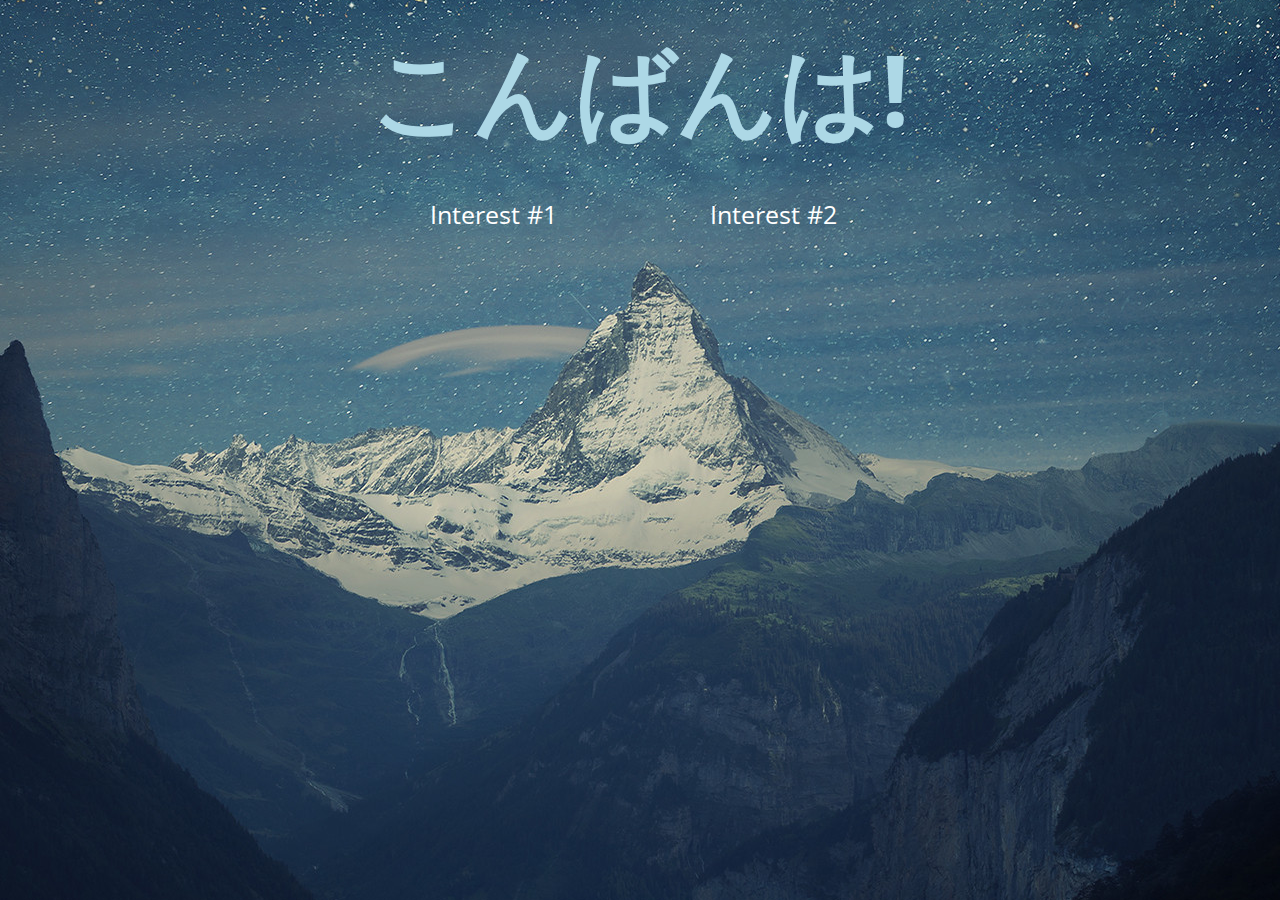
==== index.html @ ac945a41 "Initial Commit" ====
<html>

<head>
    <title>Test Page</title>
    <meta charset="utf-8">
    <link rel="stylesheet" href="style.css">
    <link href='http://fonts.googleapis.com/css?family=Open+Sans' rel='stylesheet' type='text/css'>
</head>

<body>

    <h1 id="greeting">Hello!</h1>

    <!--Interest Listing-->
    <div>

        <!--List on the Left-->
        <ul>
            <li><a href="page1/page1.html">Interest #1</a>
            </li>
        </ul>

        <!--List on the right-->
        <ul>
            <li><a href="page2/page2.html">Interest #2</a>
            </li>
        </ul>

    </div>

</body>

<!--Simple Javascript, Checks the time and changes message according to time-->
<script type="text/javascript">
    var currentTime = new Date().getHours();
    // afternoon: after 12pm and before 7pm
    // if currentTime is <= 12 and currentTime is < 19 display greeting/title "こんにちは!"
    // "こんにちは!" = Hi there!
    if (12 <= currentTime && currentTime < 19) {
        if (document.body) {
            document.getElementsByTagName("title")[0].innerHTML = "こんにちは!";
            document.getElementById("greeting").innerHTML = "こんにちは!";
        }
    }
    // night: after 7pm and before 4am
    // if currentTime is >= 19 and currentTime is < 4 then display greeting/title "こんばんは!"
    // "こんばんは!" = Good Evening!
    else if (currentTime >= 19 || currentTime < 4) {
        if (document.body) {
            document.getElementsByTagName("title")[0].innerHTML = "こんばんは!";
            document.getElementById("greeting").innerHTML = "こんばんは!";
        }
    }
</script>

</html>
---- style.css ----
body {
	font-family: "Open Sans", "Helvetica", sans-serif;
    background-image: url('bg.jpg');
    background-color: #cccccc;
    background-position: center;
    background-repeat: no-repeat;
    width: auto;
    height: auto;
}

h1 {
	width: 90%;
	font-size: 100px;
	text-align: center;
	margin: 20px auto 5px auto;
	color: lightblue;
}

div {
	width: 600px;
	text-align: center;
	margin: 0px auto;	
}

ul {
	width: 40%;
	text-align: center;
	margin: 20px auto;
	float: left;
}

li {
	width: 90%;
	list-style: none;
	margin: 5px 0px;
	padding: 5px;
	text-align: center;
	font-size: 25px;
}

a {
	text-decoration: none;
	color: white
}

a:hover {
	text-decoration: underline;
}
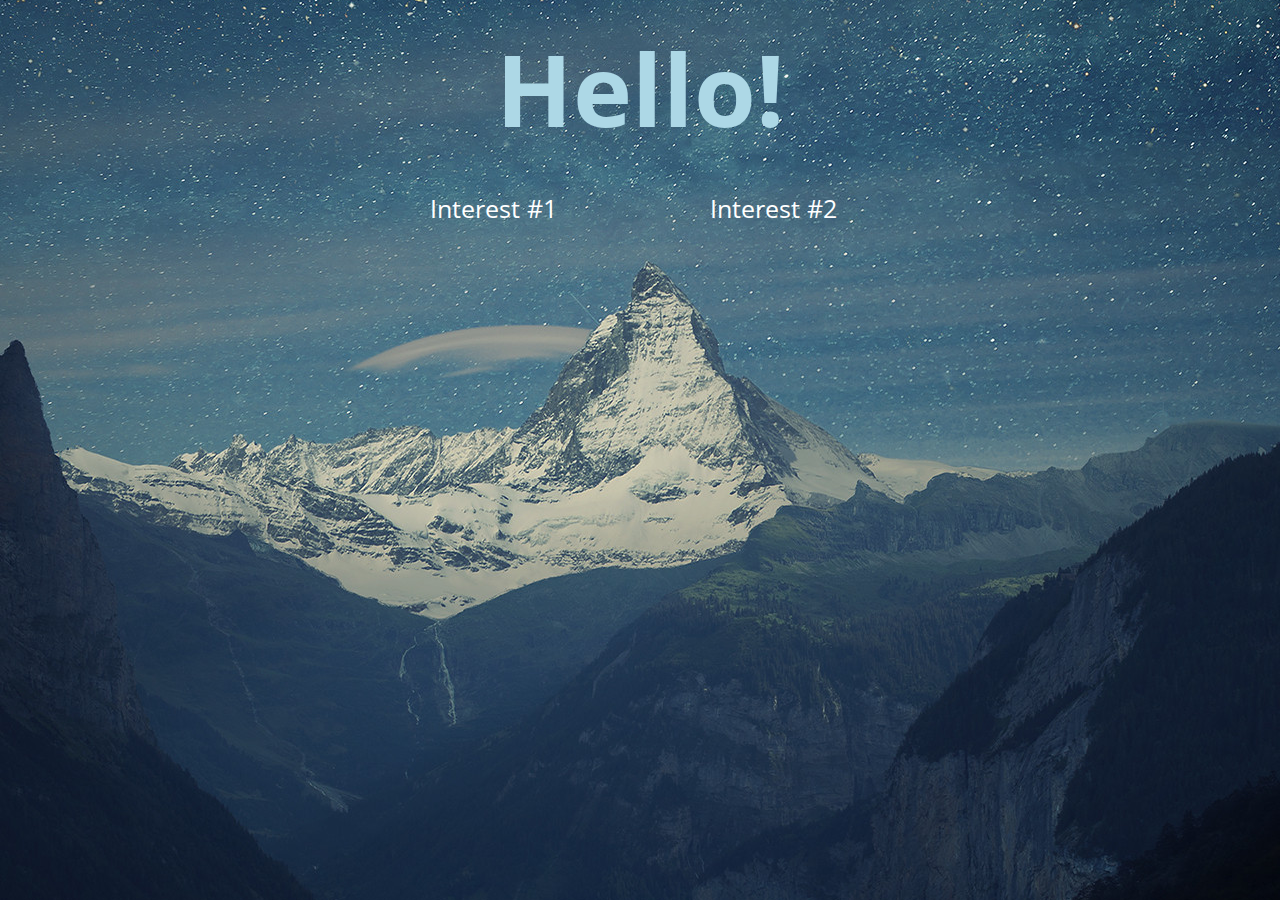
==== commit 53db0593: "Delete Javascript" ====
--- a/index.html
+++ b/index.html
@@ -1,4 +1,4 @@
-<html>
+﻿<html>
 
 <head>
     <title>Test Page</title>
@@ -29,28 +29,4 @@
     </div>
 
 </body>
-
-<!--Simple Javascript, Checks the time and changes message according to time-->
-<script type="text/javascript">
-    var currentTime = new Date().getHours();
-    // afternoon: after 12pm and before 7pm
-    // if currentTime is <= 12 and currentTime is < 19 display greeting/title "こんにちは!"
-    // "こんにちは!" = Hi there!
-    if (12 <= currentTime && currentTime < 19) {
-        if (document.body) {
-            document.getElementsByTagName("title")[0].innerHTML = "こんにちは!";
-            document.getElementById("greeting").innerHTML = "こんにちは!";
-        }
-    }
-    // night: after 7pm and before 4am
-    // if currentTime is >= 19 and currentTime is < 4 then display greeting/title "こんばんは!"
-    // "こんばんは!" = Good Evening!
-    else if (currentTime >= 19 || currentTime < 4) {
-        if (document.body) {
-            document.getElementsByTagName("title")[0].innerHTML = "こんばんは!";
-            document.getElementById("greeting").innerHTML = "こんばんは!";
-        }
-    }
-</script>
-
 </html>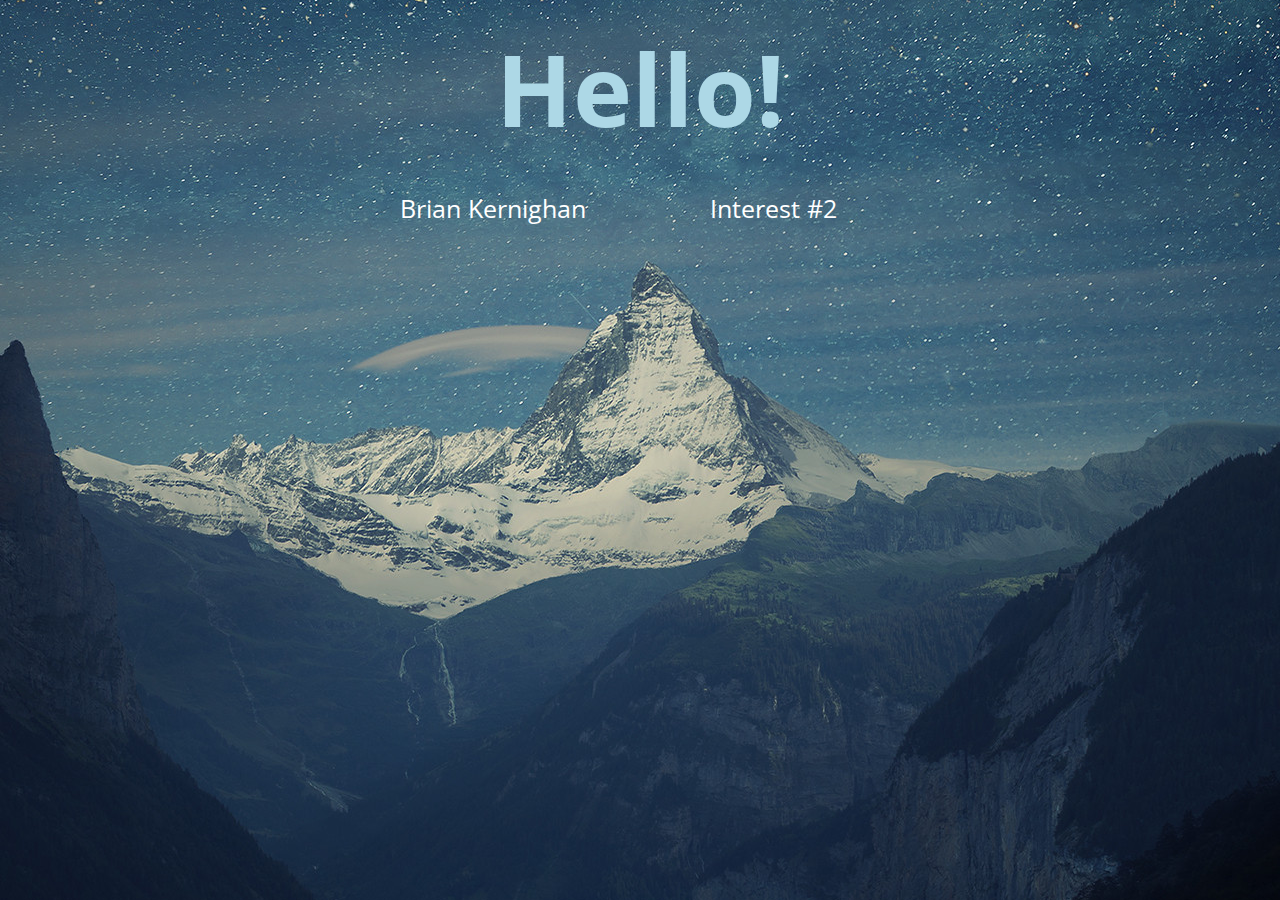
==== commit 5a582ec4: "Change title Fix list name" ====
--- a/index.html
+++ b/index.html
@@ -1,7 +1,7 @@
 ﻿<html>
 
 <head>
-    <title>Test Page</title>
+    <title>Personalities</title>
     <meta charset="utf-8">
     <link rel="stylesheet" href="style.css">
     <link href='http://fonts.googleapis.com/css?family=Open+Sans' rel='stylesheet' type='text/css'>
@@ -11,12 +11,12 @@
 
     <h1 id="greeting">Hello!</h1>
 
-    <!--Interest Listing-->
+    <!--Personality Listing-->
     <div>
 
         <!--List on the Left-->
         <ul>
-            <li><a href="page1/page1.html">Interest #1</a>
+            <li><a href="page1/page1.html">Brian Kernighan</a>
             </li>
         </ul>
 
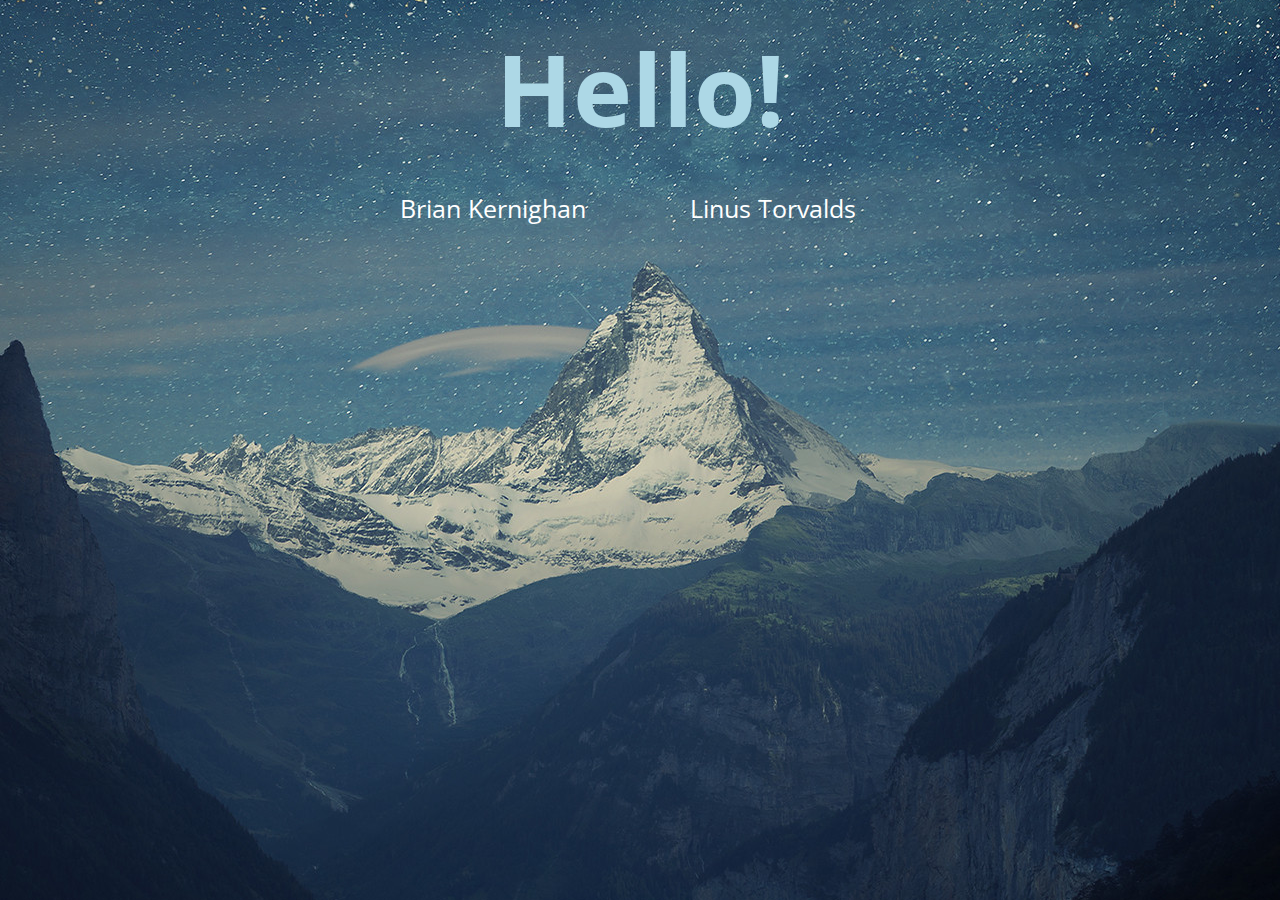
==== commit 31354928: "Add "What is Linux" video Re-align Video with center" ====
--- a/index.html
+++ b/index.html
@@ -22,7 +22,7 @@
 
         <!--List on the right-->
         <ul>
-            <li><a href="page2/page2.html">Interest #2</a>
+            <li><a href="page2/page2.html">Linus Torvalds</a>
             </li>
         </ul>
 
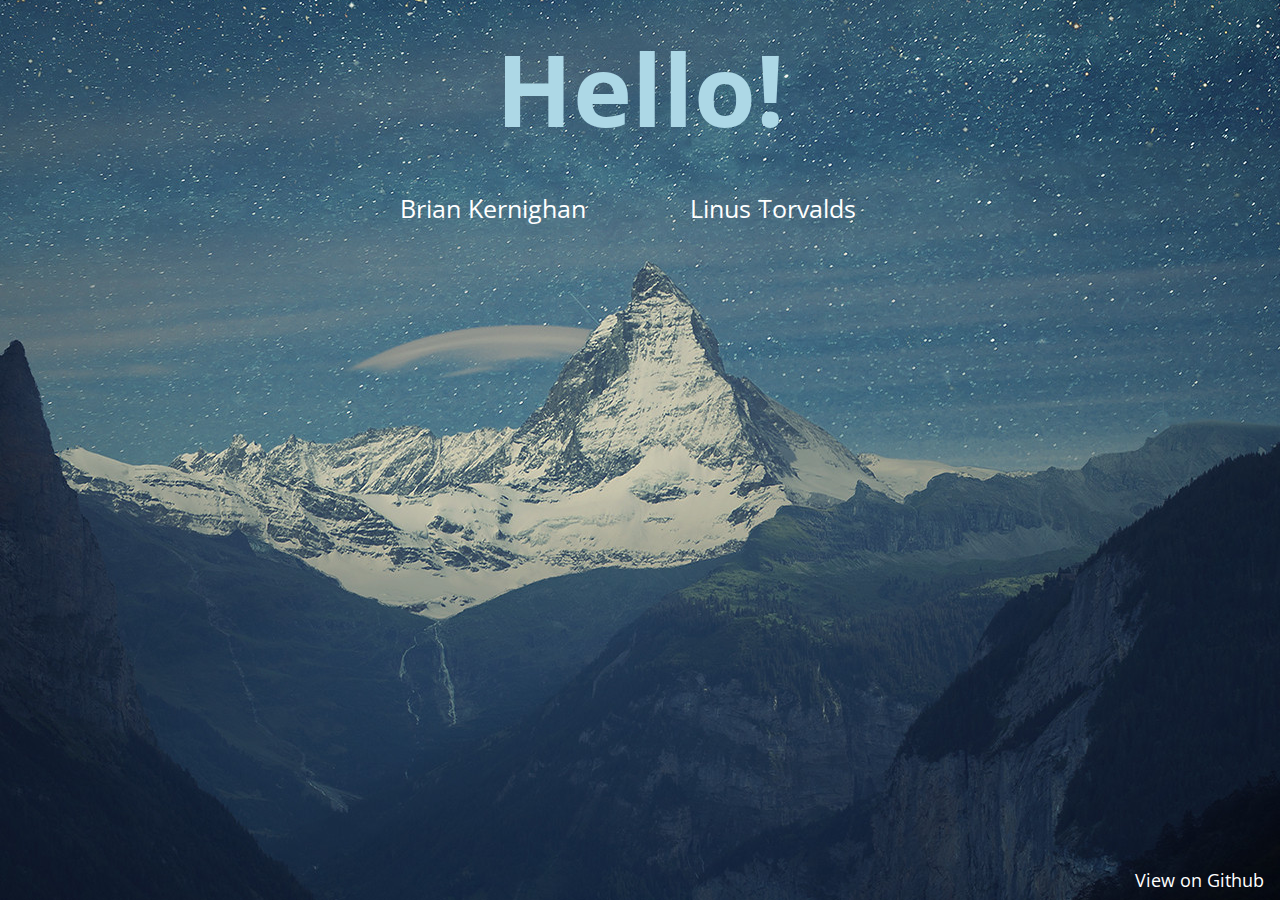
==== commit 65dcba10: "Merge branch 'master' of https://github.com/MattMisolas/Personalities" ====
--- a/index.html
+++ b/index.html
@@ -13,7 +13,6 @@
 
     <!--Personality Listing-->
     <div>
-
         <!--List on the Left-->
         <ul>
             <li><a href="page1/page1.html">Brian Kernighan</a>
@@ -25,8 +24,14 @@
             <li><a href="page2/page2.html">Linus Torvalds</a>
             </li>
         </ul>
-
     </div>
 
+	<div class="body">
+		<a class="bottomright" href="https://github.com/MattMisolas/Personalities">View on Github</a>
+	</div>
+
 </body>
+
+
+
 </html>--- a/style.css
+++ b/style.css
@@ -45,4 +45,11 @@
 
 a:hover {
 	text-decoration: underline;
+}
+
+.bottomright {
+    position: absolute;
+    bottom: 8px;
+    right: 16px;
+    font-size: 18px;
 }